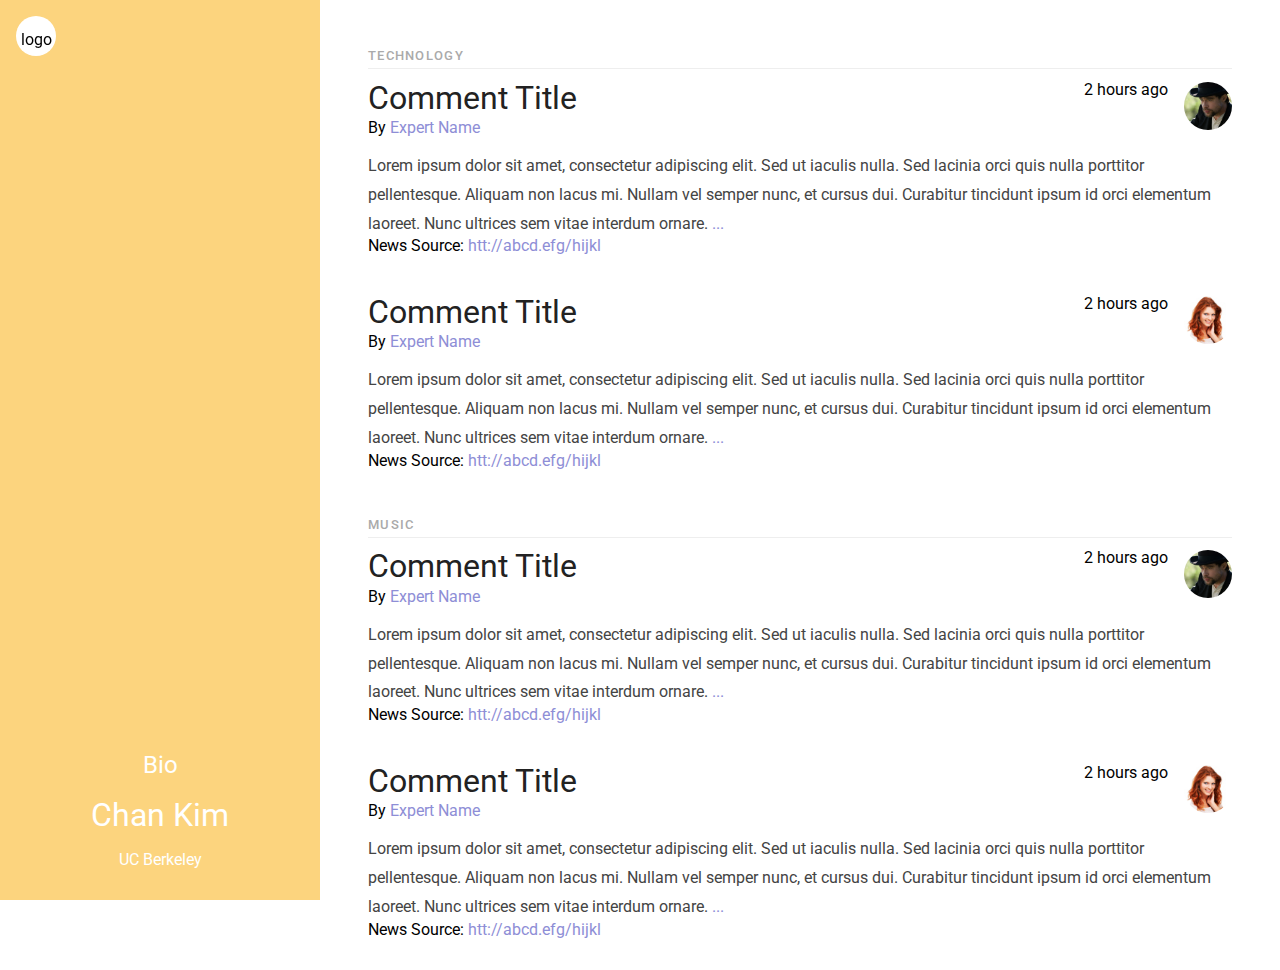
==== write.html @ 092d6c25 "first commit" ====
<!DOCTYPE html>
<html lang="en">
	<head>
		<meta charset="utf-8"/>
	    <title>Compass, it's your News</title>
	    <meta name="Description" content="Use Yelp data to find restaurants."/>
	    <meta name="viewport" content="width = device-width, initial-scale=1.0"/>
	    <link rel="stylesheet" type="text/css" href="css/style.css"/>
	    <link href='http://fonts.googleapis.com/css?family=Glegoo' rel='stylesheet' type='text/css'/>
	    <link href='http://fonts.googleapis.com/css?family=Cutive' rel='stylesheet' type='text/css'>
    	<link href='http://fonts.googleapis.com/css?family=Roboto:400,100,300,500,700,900' rel='stylesheet' type='text/css'>
<!--		<script src="//ajax.googleapis.com/ajax/libs/jquery/1.10.2/jquery.min.js"></script>
-->
		<script src="js/jquery-1.10.2.min.js"></script>
	    <script src="js/script.js"></script>
	</head>
	<body>
		<div id="menuButton"><Br>logo</div>
		<div class="container">
			<div id="sidebar" class="col1">
				<div id="user-meta">
					<h2 class="user-title">Bio</h2>
					<h1 class="user-name">Chan Kim</h1>
					<p class="user-bio">UC Berkeley</p>
				</div>
			</div>
			<div id="main">
				<div class="content">
					<!-- Technology -->
					<div class="posts">
		                <h3 class="content-subhead">Technology</h3>
		                <!-- A single comment -->
		                <section class="post">
		                    <header class="post-header">
		                        <img class="post-avatar" alt="avatar" height="48" width="48" src="img/expert_pic1.jpg">
		                        <p class="post-time">2 hours ago</p>
		                        <h2 class="post-title">Comment Title</h2>
		                        <p class="post-author">
		                            By <a href="#">Expert Name</a> 
		                        </p>
		                    </header>
		                    <div class="post-description">
		                        <p>
		                            Lorem ipsum dolor sit amet, consectetur adipiscing elit. Sed ut iaculis nulla. Sed lacinia orci quis nulla porttitor pellentesque. Aliquam non lacus mi. Nullam vel semper nunc, et cursus dui. Curabitur tincidunt ipsum id orci elementum laoreet. Nunc ultrices sem vitae interdum ornare. <span class="more">...</span>
		                        </p>
		                        <p class="collapsed">
		                            Lorem ipsum dolor sit amet, consectetur adipiscing elit. Sed ut iaculis nulla. Sed lacinia orci quis nulla porttitor pellentesque. Aliquam non lacus mi.
		                        </p>
		                    </div>
		                    <div class="post-url">
								<img class="collapsed" alt="photo" src="http://farm8.staticflickr.com/7448/8915936174_8d54ec76c6.jpg">		
								<p>
		                            News Source: <a href="#">htt://abcd.efg/hijkl</a>
		                        </p>
		                    </div>		                    
		                </section>
		                <section class="post">
		                    <header class="post-header">
		                        <img class="post-avatar" alt="avatar" height="48" width="48" src="img/expert_pic2.jpg">
		                        <p class="post-time">2 hours ago</p>
		                        <h2 class="post-title">Comment Title</h2>
		                        <p class="post-author">
		                            By <a href="#">Expert Name</a> 
		                        </p>
		                    </header>
		                    <div class="post-description">
		                        <p>
		                            Lorem ipsum dolor sit amet, consectetur adipiscing elit. Sed ut iaculis nulla. Sed lacinia orci quis nulla porttitor pellentesque. Aliquam non lacus mi. Nullam vel semper nunc, et cursus dui. Curabitur tincidunt ipsum id orci elementum laoreet. Nunc ultrices sem vitae interdum ornare. <span class="more">...</span>
		                        </p>
		                        <p class="collapsed">
		                            Lorem ipsum dolor sit amet, consectetur adipiscing elit. Sed ut iaculis nulla. Sed lacinia orci quis nulla porttitor pellentesque. Aliquam non lacus mi.
		                        </p>
		                    </div>
		                    <div class="post-url">
								<img class="collapsed" alt="photo" src="http://farm8.staticflickr.com/7448/8915936174_8d54ec76c6.jpg">		
								<p>
		                            News Source: <a href="#">htt://abcd.efg/hijkl</a>
		                        </p>
		                    </div>		                    
		                </section>		            
		            </div>
					<!-- Sports -->
					<div class="posts">
		                <h3 class="content-subhead">Music</h3>
						<!-- A single comment -->
		                <section class="post">
		                    <header class="post-header">
		                        <img class="post-avatar" alt="avatar" height="48" width="48" src="img/expert_pic1.jpg">
		                        <p class="post-time">2 hours ago</p>
		                        <h2 class="post-title">Comment Title</h2>
		                        <p class="post-author">
		                            By <a href="#">Expert Name</a> 
		                        </p>
		                    </header>
		                    <div class="post-description">
		                        <p>
		                            Lorem ipsum dolor sit amet, consectetur adipiscing elit. Sed ut iaculis nulla. Sed lacinia orci quis nulla porttitor pellentesque. Aliquam non lacus mi. Nullam vel semper nunc, et cursus dui. Curabitur tincidunt ipsum id orci elementum laoreet. Nunc ultrices sem vitae interdum ornare. <span class="more">...</span>
		                        </p>
		                        <p class="collapsed">
		                            Lorem ipsum dolor sit amet, consectetur adipiscing elit. Sed ut iaculis nulla. Sed lacinia orci quis nulla porttitor pellentesque. Aliquam non lacus mi.
		                        </p>
		                    </div>
		                    <div class="post-url">
								<img class="collapsed" alt="photo" src="http://farm8.staticflickr.com/7448/8915936174_8d54ec76c6.jpg">		
								<p>
		                            News Source: <a href="#">htt://abcd.efg/hijkl</a>
		                        </p>
		                    </div>		                    
		                </section>
				        <section class="post">
		                    <header class="post-header">
		                        <img class="post-avatar" alt="avatar" height="48" width="48" src="img/expert_pic2.jpg">
		                        <p class="post-time">2 hours ago</p>
		                        <h2 class="post-title">Comment Title</h2>
		                        <p class="post-author">
		                            By <a href="#">Expert Name</a> 
		                        </p>
		                    </header>
		                    <div class="post-description">
		                        <p>
		                            Lorem ipsum dolor sit amet, consectetur adipiscing elit. Sed ut iaculis nulla. Sed lacinia orci quis nulla porttitor pellentesque. Aliquam non lacus mi. Nullam vel semper nunc, et cursus dui. Curabitur tincidunt ipsum id orci elementum laoreet. Nunc ultrices sem vitae interdum ornare. <span class="more">...</span>
		                        </p>
		                        <p class="collapsed">
		                            Lorem ipsum dolor sit amet, consectetur adipiscing elit. Sed ut iaculis nulla. Sed lacinia orci quis nulla porttitor pellentesque. Aliquam non lacus mi.
		                        </p>
		                    </div>
		                    <div class="post-url">
								<img class="collapsed" alt="photo" src="http://farm8.staticflickr.com/7448/8915936174_8d54ec76c6.jpg">		
								<p>
		                            News Source: <a href="#">htt://abcd.efg/hijkl</a>
		                        </p>
		                    </div>		                    
		                </section>
		            </div>


		        </div>
			</div>		
		</div>
		
		<div id="leftSlider">
			<ul id="global-menu">
				<li class="categorySearch">
					<form method="get">
						<input type="text" name="" id="category-search-box" placeholder="Search Topic or Expert">
					</form>
				</li>
				<li class="categoryHeader">Chan Kim (expert)</li>
				<li id="write_new_comment" class="listedCategory">Write a comment</li>
				<li id="my_comment" class="listedCategory">My comments</li>
				<li class="listedCategory">Favorite comments</li>
				<li class="categoryHeader">More Expert</li>
				<li class="listedCategory" id="art">ART</li>
				<li class="listedCategory" id="food">FOOD</li>
				<li class="listedCategory" id="politics">POLITICS</li>
				<li class="listedCategory" id="sports">SPORTS</li>
	        </ul>
		</div>
	</body>
</html>
---- css/style.css ----
/*
9CB88C
HEX
156,184,140
RGB

FCD47E
HEX
252,212,126
RGB

FC9765
HEX
252,151,101
RGB

E66565
HEX
230,101,101
RGB

D94361
HEX
217,67,97
RGB
*/


/* http://meyerweb.com/eric/tools/css/reset/ 
   v2.0 | 20110126
   License: none (public domain)
*/

html, body, div, span, applet, object, iframe,
h1, h2, h3, h4, h5, h6, p, blockquote, pre,
a, abbr, acronym, address, big, cite, code,
del, dfn, em, img, ins, kbd, q, s, samp,
small, strike, strong, sub, sup, tt, var,
b, u, i, center,
dl, dt, dd, ol, ul, li,
fieldset, form, label, legend,
table, caption, tbody, tfoot, thead, tr, th, td,
article, aside, canvas, details, embed, 
figure, figcaption, footer, header, hgroup, 
menu, nav, output, ruby, section, summary,
time, mark, audio, video {
	margin: 0;
	padding: 0;
	border: 0;
	font-size: 100%;
	font: inherit;
	vertical-align: baseline;
}
/* HTML5 display-role reset for older browsers */
article, aside, details, figcaption, figure, 
footer, header, hgroup, menu, nav, section {
	display: block;
}
body {
	line-height: 1;
}
ol, ul {
	list-style: none;
}
blockquote, q {
	quotes: none;
}
blockquote:before, blockquote:after,
q:before, q:after {
	content: '';
	content: none;
}
table {
	border-collapse: collapse;
	border-spacing: 0;
}

body {
	background: #fff;
	font-family: 'Roboto';
	font-size: 16px;
	overflow:scroll;
}

* {
    -webkit-box-sizing: border-box;
    -moz-box-sizing: border-box;
    box-sizing: border-box;
}

a {
    text-decoration: none;
    color: rgb(142, 142, 214);
}
a:hover,
a:focus {
    text-decoration: underline;
}

/* -------------- */
/* index.html     */
/* -------------- */

#signinButton{
	background: #3498DB;
	width:100px;
	margin-left: auto;
	margin-right: auto;
	margin-top:10px;
	border-radius: 2px;
	padding: 12px;
	display: block;
	border-bottom: 3px #2980B9 solid;
	font-size: 20px;
	letter-spacing: 1px;
	cursor: pointer;
	font-weight: 300;
	color: #fff;
	text-align: center;
	-webkit-transition: all .2s ease-in-out;
	-moz-transition: all .2s ease-in-out;
	-ms-transition: all .2s ease-in-out;
	-o-transition: all .2s ease-in-out;	
}
#signinButton:hover{
	background: #2980B9;
}
input[type=text],input[type=password]{
    border: 1px #ddd solid; 
   	width: 192px;
   	height: 12px;
    padding: 11.5px;
    background: rgba(255,255,255,1);
	font-size: 12px;
	color: #ccc;
	font-weight: 100;
	-webkit-transition: all .2s ease-in-out;
	-moz-transition: all .2s ease-in-out;
	-ms-transition: all .2s ease-in-out;
	-o-transition: all .2s ease-in-out;
}
/* -------------- */
/* selection.html */
/* -------------- */
#interest-container{
	width:60%;
	margin:0 auto;
	display: block;
}
#expert-container{
	margin:0 auto;
	width:60%;
	display: none;
}
#background {
	background-size: contain;
	width:100%;
	top:0;
	left:0;
	display:none;
	opacity:0;
}
#home {
	position: relative;
	display:block;
	opacity:1;
}
#wrapper {
	width: 100%;
	display: inline-block;
	zoom:1;
	margin:0 auto;
	vertical-align: top;
}
#title-tagline {
	width: 100%;
	text-align: center;
}
#signin{
	width:100%;
	text-align: center;
}
#peopleContainer{
	height:50%;
}
#nextButtonContainer{
	width: 100%;
	clear: both;
}
#postButtonContainer{
	width: 100%;
	position: relative;
	clear: both;
	text-align: center;
} 
#backButton{
	background: #BDC3C7;
	width:150px;
	margin-left: auto;
	margin-right: auto;
	margin-top: 35px;
	border-radius: 2px;
	padding: 12px;
	display: inline-block;
	border-bottom: 3px #95A5A6 solid;
	font-size: 20px;
	letter-spacing: 1px;
	cursor: pointer;
	font-weight: 300;
	color: #fff;
	text-align: center;
	-webkit-transition: all .2s ease-in-out;
	-moz-transition: all .2s ease-in-out;
	-ms-transition: all .2s ease-in-out;
	-o-transition: all .2s ease-in-out;	
}
#backButton:hover{
	background: #95A5A6;
}

#nextButton, #postButton {
	background: #43cb53;
	width:230px;
	margin-left: auto;
	margin-right: auto;
	margin-top: 35px;
	border-radius: 2px;
	padding: 12px;
	display: block;
	border-bottom: 3px #2b9838 solid;
	font-size: 20px;
	letter-spacing: 1px;
	cursor: pointer;
	font-weight: 300;
	color: #fff;
	text-align: center;
	-webkit-transition: all .2s ease-in-out;
	-moz-transition: all .2s ease-in-out;
	-ms-transition: all .2s ease-in-out;
	-o-transition: all .2s ease-in-out;
}
#postButton{
	display: inline-block;
	width:150px;
}
#nextButton:hover, #postButton:hover { 
	background: #2b9838;
}
.interest {
	width: 120px;
	height: 150px;
	z-index: 110;
	background: rgba(0,0,0,0.2);
	margin: 7px;
	float: left;
	letter-spacing: 1px;
	position: relative;
	cursor: pointer;
	-webkit-transition: all .2s ease-in-out;
	-moz-transition: all .2s ease-in-out;
	-ms-transition: all .2s ease-in-out;
	-o-transition: all .2s ease-in-out;
}
.interest:hover { 
	-webkit-transform: scale(1.11); 
	-moz-transform: scale(1.11); 
	-ms-transform: scale(1.11);
	-o-transform: scale(1.11);
}
.interest img {
	width: 120px;
	height:120px;
}
.expert {
	width: 120px;
	height: 150px;
	z-index: 110;
/*	background: rgba(0,0,0,0.2);
*/	margin: 7px;
	float: left;
	letter-spacing: 1px;
	position: relative;
	cursor: pointer;
	-webkit-transition: all .2s ease-in-out;
	-moz-transition: all .2s ease-in-out;
	-ms-transition: all .2s ease-in-out;
	-o-transition: all .2s ease-in-out;
}
.expert:hover { 
	-webkit-transform: scale(1.11); 
	-moz-transform: scale(1.11); 
	-ms-transform: scale(1.11);
	-o-transform: scale(1.11);
}
.expert img {
  width: 120px;
  height: 120px;
  border-radius: 60px;
  -webkit-border-radius: 60px;
  -moz-border-radius: 60px;
  z-index: 3;
}
.expert-bio{
overflow-wrap:break-word;
width:120px;
height:120px;
text-align: center;
position: absolute;
top:0;
left:0;
background-color: rgba(0,0,0,0); 
color:rgba(255,255,255,0); 
z-index: 100; 
-webkit-transition: all 300ms ease-out; 
-moz-transition: all 300ms ease-out; 
-o-transition: all 300ms ease-out; 
-ms-transition: all 300ms ease-out; 
transition: all 300ms ease-out; 
}
.expert-bio:hover {
background-color: rgba(0,0,0,0.5);
color:rgba(255,255,255,1);	
}
.addCategory {
	width: 30px;
	height: 30px;
	background: rgba(0,0,0,0.75);
	-webkit-border-radius: 50%;
	-moz-border-radius: 50%;
	-ms-border-radius: 50%;
	-o-border-radius: 50%;
	border-radius: 50%;
	border:2px rgba(255,255,255,0.65) solid;
	z-index: 110;
	padding: 5px;
	position: absolute;
	top: 1px;
	right: 1px;
	text-align: center;
	font-size: 25px;
	color: #ddd;
	opacity: 0;
	display: none;
	line-height: 67.5%;
}
.addedCategory {
	width: 30px;
	height: 30px;
	background: #00B800;
	-webkit-border-radius: 50%;
	-moz-border-radius: 50%;
	-ms-border-radius: 50%;
	-o-border-radius: 50%;
	border-radius: 50%;
	border:2px rgba(255,255,255,1.0) solid;
	z-index: 110;
	padding: 5px;
	position: absolute;
	top: 1px;
	right: 1px;
	text-align: center;
	font-size: 20px;
	color: #fff;
	opacity: 0;
	display: none;
	line-height: 90%;
}
.expert-comment{
	width: 80%;
	height: 150px;
	z-index: 110;
	background: rgba(255,255,255,0.5);
	margin: 7px auto;
	letter-spacing: 1px;
	position: relative;
	-webkit-transition: all .2s ease-in-out;
	-moz-transition: all .2s ease-in-out;
	-ms-transition: all .2s ease-in-out;
	-o-transition: all .2s ease-in-out;	
}
#leftSlider {
	width:25%;
	display:block;
	position:fixed;
	top:0;
	bottom:0;
	left:-25%;
	opacity:0;
	background: rgba(89,79,79,1);
	z-index: 125;
}
#leftSlider input{
	border: 1px #fff solid;
	width: 80%;
	height: 16px;
	padding: 11.5px;
	background: rgba(255,255,255,0.8);
	font-size: 12px;
	color: #fff;
	font-weight: 100;
	text-align: center;
	-webkit-transition: all .2s ease-in-out;
	-moz-transition: all .2s ease-in-out;
	-ms-transition: all .2s ease-in-out;
	-o-transition: all .2s ease-in-out;
}
#menuButton {
	width:40px;
	height:40px;
	border-radius: 20px;
	background: #fff;
	background-size: 100% 100%;
	color:#000;
	position: fixed;
	top:0;
	left:0;
	margin:1em;
	text-align: center;

	-webkit-transition: all .2s ease-in-out;
	-moz-transition: all .2s ease-in-out;
	-ms-transition: all .2s ease-in-out;
	-o-transition: all .2s ease-in-out;
	z-index: 150;
}

#menuButton:hover {
	opacity:1;
	cursor: pointer;
}

#global-menu{
	width:100%;
	position: relative;
	margin-left:auto;
	margin-right:auto;
}
#category-search-box{
	border: 1px #ddd solid; 
   	width: 80%;
   	height: 16px;
    padding: 11.5px;
    background: rgba(255,255,255,1);
    float: left;
	font-size: 12px;
	color: #ccc;
	font-weight: 100;
	-webkit-transition: all .2s ease-in-out;
	-moz-transition: all .2s ease-in-out;
	-ms-transition: all .2s ease-in-out;
	-o-transition: all .2s ease-in-out;
}
.listedCategory {
    height:14px;
   	width: 100%;
    color:#fff;
    padding:20px 20px 20px 64px;
    border-bottom: 1px solid #C3BCBC;
}
.categoryName {
	margin-left: 10px;
	margin-top: 1px;
    float:left;
}
.categorySearch {
    height:38px;
    padding-left: 15%;
    margin-top:2em;
    width:100%;
    color:#eee;
    border-bottom: 1px solid #C3BCBC;

}
.categoryHeader{
	height:40px;
   	width: 100%;
    color:#fff;
    background: #ECD078;
    padding:10px 20px 10px 40px;
    border-bottom: 1px solid #f4f4f4;
    letter-spacing: 1px;
}
.listedCategory:hover {
	color:#222;
	background: #ECD078;
}

#sidebar{
	position: fixed;
	top:0;
	bottom:0;
	width:25%;
	margin-left:-25%;
	background: #FCD47E;
	color:#fff;
}
.col1{
	display:inline-block;
	zoom:1;
	vertical-align: top;
}


/* -------------- */
/* Timeline 	  */
/* -------------- */
.container {
    padding-left: 25%; /* "left col (nav + list)" width */
    position: relative;
}

.sidebar {
    position: fixed;
    top: 0;
    bottom: 0;
    width: 25%;
    margin-left: -25%;
    background: rgb(24, 33, 61);
    color: #fff;
}
#user-meta{
	position: absolute;
	bottom: 0;
	text-align: center;
	width: 100%;
	padding-bottom: 2em;
}

.content-subhead {
    text-transform: uppercase;
    color: #aaa;
    border-bottom: 1px solid #eee;
    padding: 0.4em 0;
    font-size: 80%;
    font-weight: 500;
    letter-spacing: 0.1em;
}

.content {
    padding: 2em 3em 0;
}

.post {
    padding-bottom: 2em;
}
.post-title {
    font-size: 2em;
    color: #222;
    margin-bottom: 0.2em;
}
.post-time{
	float:right;
}
.post-avatar {
    border-radius: 50px;
    float: right;
    margin-left: 1em;
}
.post-description {
    color: #444;
    line-height: 1.8em;
    margin-top:1em;
}

.post-category {
    margin: 0 0.1em;
    padding: 0.3em 1em;
    color: #fff;
    background: #999;
    font-size: 80%;
}

.post-url img{
	width:30%;
}
.post .collapsed{
	display: none;
}
.post .more{
    color: rgb(142, 142, 214);
}
h1{font-size:2em;margin:.67em 0}
h2{font-size:1.5em;margin:.3em 0 .83em 0}
h3{font-size:1.17em;margin:1em 0}
h4{font-size:1em; 0}
h5{font-size:.83em;margin:1.67em 0}
h6{font-size:.67em;margin:2.33em 0}


/* -------------- */
/* write.html     */
/* -------------- */
#write_new_comment, #my_comment{
	cursor: pointer;
}


input[type=textarea]{

    border-bottom: 1px #ddd solid; 
   	width: 80%;
   	height: 500px;
    padding: 11.5px;
    background: rgba(255,255,255,1);
    float: left;
    text-align: left;
    
	font-size: 12px;
	color: #ccc;
	font-weight: 100;
	-webkit-transition: all .2s ease-in-out;
	-moz-transition: all .2s ease-in-out;
	-ms-transition: all .2s ease-in-out;
	-o-transition: all .2s ease-in-out;	
}
input[type=text]:hover,input[type=password]:hover {
	border: 1px #7fc8e7 solid;
}









@media (max-width: 767px) {
    .sidebar {
        width: 100%;
        position: relative;
        margin: 0;
    }

    .header {
        text-align: center;
        top: auto;
        margin: 3em auto;
        position: static;
    }

    .container {
        padding: 0;
    }
}

@media (max-width: 480px) {
    .content {
        padding: 2em 1em 0;
    }
}
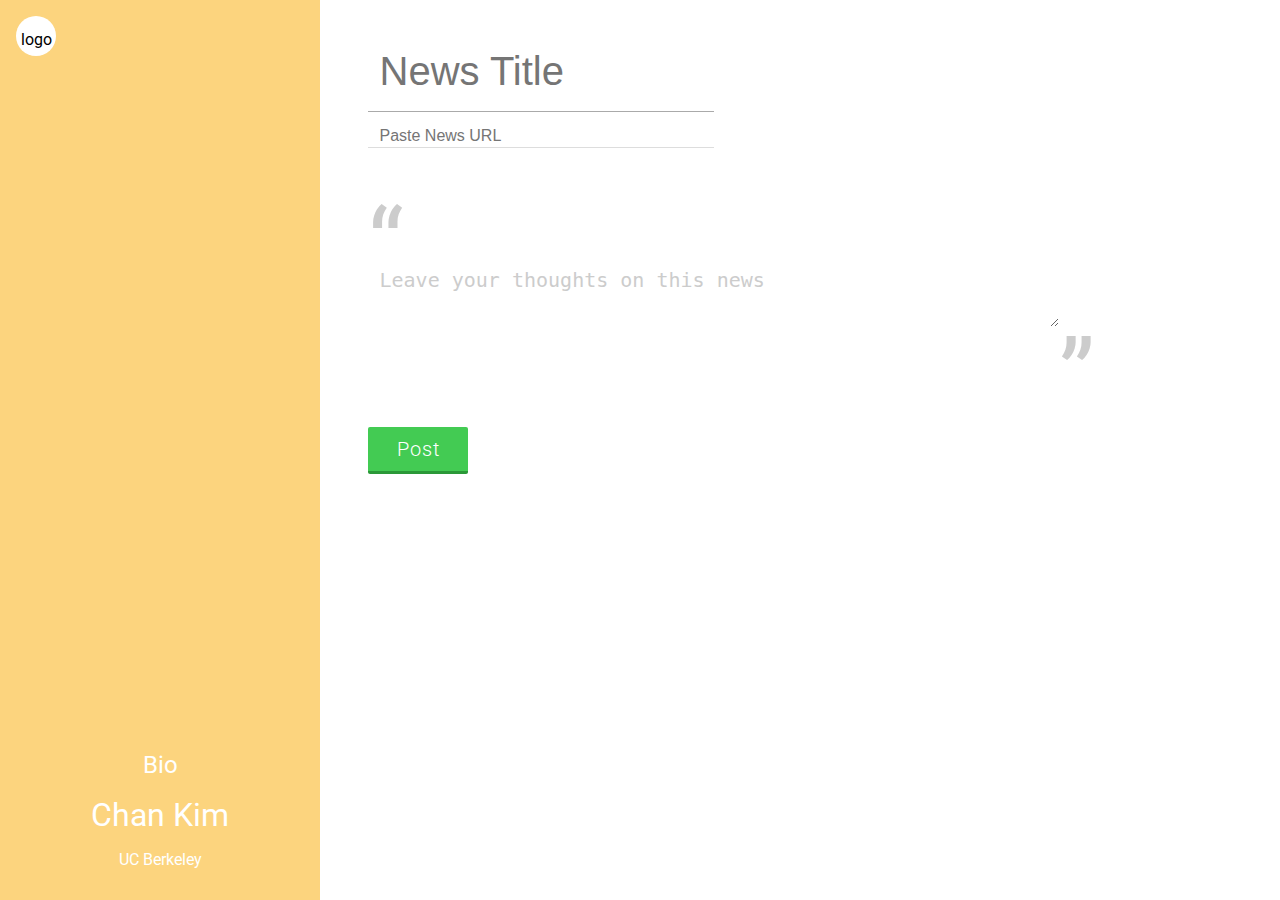
==== commit ec5f4fd0: "add archive and write.html" ====
--- a/write.html
+++ b/write.html
@@ -12,6 +12,7 @@
 <!--		<script src="//ajax.googleapis.com/ajax/libs/jquery/1.10.2/jquery.min.js"></script>
 -->
 		<script src="js/jquery-1.10.2.min.js"></script>
+		<script src="js/jquery.autosize.min.js"></script>
 	    <script src="js/script.js"></script>
 	</head>
 	<body>
@@ -26,114 +27,11 @@
 			</div>
 			<div id="main">
 				<div class="content">
-					<!-- Technology -->
-					<div class="posts">
-		                <h3 class="content-subhead">Technology</h3>
-		                <!-- A single comment -->
-		                <section class="post">
-		                    <header class="post-header">
-		                        <img class="post-avatar" alt="avatar" height="48" width="48" src="img/expert_pic1.jpg">
-		                        <p class="post-time">2 hours ago</p>
-		                        <h2 class="post-title">Comment Title</h2>
-		                        <p class="post-author">
-		                            By <a href="#">Expert Name</a> 
-		                        </p>
-		                    </header>
-		                    <div class="post-description">
-		                        <p>
-		                            Lorem ipsum dolor sit amet, consectetur adipiscing elit. Sed ut iaculis nulla. Sed lacinia orci quis nulla porttitor pellentesque. Aliquam non lacus mi. Nullam vel semper nunc, et cursus dui. Curabitur tincidunt ipsum id orci elementum laoreet. Nunc ultrices sem vitae interdum ornare. <span class="more">...</span>
-		                        </p>
-		                        <p class="collapsed">
-		                            Lorem ipsum dolor sit amet, consectetur adipiscing elit. Sed ut iaculis nulla. Sed lacinia orci quis nulla porttitor pellentesque. Aliquam non lacus mi.
-		                        </p>
-		                    </div>
-		                    <div class="post-url">
-								<img class="collapsed" alt="photo" src="http://farm8.staticflickr.com/7448/8915936174_8d54ec76c6.jpg">		
-								<p>
-		                            News Source: <a href="#">htt://abcd.efg/hijkl</a>
-		                        </p>
-		                    </div>		                    
-		                </section>
-		                <section class="post">
-		                    <header class="post-header">
-		                        <img class="post-avatar" alt="avatar" height="48" width="48" src="img/expert_pic2.jpg">
-		                        <p class="post-time">2 hours ago</p>
-		                        <h2 class="post-title">Comment Title</h2>
-		                        <p class="post-author">
-		                            By <a href="#">Expert Name</a> 
-		                        </p>
-		                    </header>
-		                    <div class="post-description">
-		                        <p>
-		                            Lorem ipsum dolor sit amet, consectetur adipiscing elit. Sed ut iaculis nulla. Sed lacinia orci quis nulla porttitor pellentesque. Aliquam non lacus mi. Nullam vel semper nunc, et cursus dui. Curabitur tincidunt ipsum id orci elementum laoreet. Nunc ultrices sem vitae interdum ornare. <span class="more">...</span>
-		                        </p>
-		                        <p class="collapsed">
-		                            Lorem ipsum dolor sit amet, consectetur adipiscing elit. Sed ut iaculis nulla. Sed lacinia orci quis nulla porttitor pellentesque. Aliquam non lacus mi.
-		                        </p>
-		                    </div>
-		                    <div class="post-url">
-								<img class="collapsed" alt="photo" src="http://farm8.staticflickr.com/7448/8915936174_8d54ec76c6.jpg">		
-								<p>
-		                            News Source: <a href="#">htt://abcd.efg/hijkl</a>
-		                        </p>
-		                    </div>		                    
-		                </section>		            
-		            </div>
-					<!-- Sports -->
-					<div class="posts">
-		                <h3 class="content-subhead">Music</h3>
-						<!-- A single comment -->
-		                <section class="post">
-		                    <header class="post-header">
-		                        <img class="post-avatar" alt="avatar" height="48" width="48" src="img/expert_pic1.jpg">
-		                        <p class="post-time">2 hours ago</p>
-		                        <h2 class="post-title">Comment Title</h2>
-		                        <p class="post-author">
-		                            By <a href="#">Expert Name</a> 
-		                        </p>
-		                    </header>
-		                    <div class="post-description">
-		                        <p>
-		                            Lorem ipsum dolor sit amet, consectetur adipiscing elit. Sed ut iaculis nulla. Sed lacinia orci quis nulla porttitor pellentesque. Aliquam non lacus mi. Nullam vel semper nunc, et cursus dui. Curabitur tincidunt ipsum id orci elementum laoreet. Nunc ultrices sem vitae interdum ornare. <span class="more">...</span>
-		                        </p>
-		                        <p class="collapsed">
-		                            Lorem ipsum dolor sit amet, consectetur adipiscing elit. Sed ut iaculis nulla. Sed lacinia orci quis nulla porttitor pellentesque. Aliquam non lacus mi.
-		                        </p>
-		                    </div>
-		                    <div class="post-url">
-								<img class="collapsed" alt="photo" src="http://farm8.staticflickr.com/7448/8915936174_8d54ec76c6.jpg">		
-								<p>
-		                            News Source: <a href="#">htt://abcd.efg/hijkl</a>
-		                        </p>
-		                    </div>		                    
-		                </section>
-				        <section class="post">
-		                    <header class="post-header">
-		                        <img class="post-avatar" alt="avatar" height="48" width="48" src="img/expert_pic2.jpg">
-		                        <p class="post-time">2 hours ago</p>
-		                        <h2 class="post-title">Comment Title</h2>
-		                        <p class="post-author">
-		                            By <a href="#">Expert Name</a> 
-		                        </p>
-		                    </header>
-		                    <div class="post-description">
-		                        <p>
-		                            Lorem ipsum dolor sit amet, consectetur adipiscing elit. Sed ut iaculis nulla. Sed lacinia orci quis nulla porttitor pellentesque. Aliquam non lacus mi. Nullam vel semper nunc, et cursus dui. Curabitur tincidunt ipsum id orci elementum laoreet. Nunc ultrices sem vitae interdum ornare. <span class="more">...</span>
-		                        </p>
-		                        <p class="collapsed">
-		                            Lorem ipsum dolor sit amet, consectetur adipiscing elit. Sed ut iaculis nulla. Sed lacinia orci quis nulla porttitor pellentesque. Aliquam non lacus mi.
-		                        </p>
-		                    </div>
-		                    <div class="post-url">
-								<img class="collapsed" alt="photo" src="http://farm8.staticflickr.com/7448/8915936174_8d54ec76c6.jpg">		
-								<p>
-		                            News Source: <a href="#">htt://abcd.efg/hijkl</a>
-		                        </p>
-		                    </div>		                    
-		                </section>
-		            </div>
-
-
+					<input type="text" name="name" id="input-title" placeholder="News Title" /><BR>
+					<input type="text" name="name" id="input-url" placeholder="Paste News URL" />
+					<div id="output-url"></div>
+					<p class="quote left-quote">&ldquo;</p><textarea name="name" id="input-comment">Leave your thoughts on this news</textarea><p class="quote right-quote">&rdquo;</p>
+					<span id="writeButton">Post</span>
 		        </div>
 			</div>		
 		</div>
@@ -156,5 +54,9 @@
 				<li class="listedCategory" id="sports">SPORTS</li>
 	        </ul>
 		</div>
+	    <script>
+			$('textarea').autosize(); 
+	    </script>
+
 	</body>
 </html>--- a/css/style.css
+++ b/css/style.css
@@ -139,6 +139,10 @@
 	-ms-transition: all .2s ease-in-out;
 	-o-transition: all .2s ease-in-out;
 }
+input[type=text]:hover,input[type=password]:hover {
+	border: 1px #7fc8e7 solid;
+}
+
 /* -------------- */
 /* selection.html */
 /* -------------- */
@@ -534,6 +538,7 @@
     font-size: 80%;
     font-weight: 500;
     letter-spacing: 0.1em;
+    clear:both;
 }
 
 .content {
@@ -593,29 +598,141 @@
 #write_new_comment, #my_comment{
 	cursor: pointer;
 }
-
-
-input[type=textarea]{
-
-    border-bottom: 1px #ddd solid; 
+#input-title{
+	width:40%;
+	font-size:40px;
+	border:none;
+	border-bottom: 1px #aaa solid;
+	height:80px;
+	line-height:40px;
+	margin-bottom:.3em;
+	color:#ccc;	
+}
+#input-url{
+	width:40%;
+	overflow-x:scroll;
+	border:none;
+	border-bottom:1px #ddd solid;
+	font-size:16px;
+	height:20px;
+	line-height:20px;
+	margin-bottom:3em;
+	color:#ddd;
+}
+textarea{
+    border: 0;
+     /*1px #ddd solid; */
+    margin-top:-40px;
    	width: 80%;
-   	height: 500px;
+   	max-height:450px;
+   	overflow-y:scroll;
     padding: 11.5px;
     background: rgba(255,255,255,1);
-    float: left;
     text-align: left;
-    
-	font-size: 12px;
+    vertical-align: top;
+	font-size: 20px;
 	color: #ccc;
 	font-weight: 100;
+	transition: height 0.2s;
 	-webkit-transition: all .2s ease-in-out;
 	-moz-transition: all .2s ease-in-out;
 	-ms-transition: all .2s ease-in-out;
 	-o-transition: all .2s ease-in-out;	
 }
-input[type=text]:hover,input[type=password]:hover {
-	border: 1px #7fc8e7 solid;
-}
+.quote{
+	font-size:100px;
+	color: #ccc;
+}
+.right-quote{
+	text-align: left;
+	padding-left:80%;
+}
+#writeButton{
+	background: #43cb53;
+	width:100px;
+	margin-top: 0px;
+	border-radius: 2px;
+	padding: 12px;
+	display: block;
+	border-bottom: 3px #2b9838 solid;
+	font-size: 20px;
+	letter-spacing: 1px;
+	cursor: pointer;
+	font-weight: 300;
+	color: #fff;
+	text-align: center;
+	-webkit-transition: all .2s ease-in-out;
+	-moz-transition: all .2s ease-in-out;
+	-ms-transition: all .2s ease-in-out;
+	-o-transition: all .2s ease-in-out;
+}
+#writeButton:hover{
+	background: #2b9838;
+}
+
+
+/* -------------- */
+/* archive.html   */
+/* -------------- */
+.my-post{
+    padding: 2em;
+    width:30%;
+    margin:1em;
+    border:1px #ccc solid;
+    float:left;
+
+}
+.my-post-title {
+    font-size: 2em;
+    color: #222;
+    margin-bottom: 0.2em;
+}
+.my-post-time{
+
+}
+.my-post-avatar {
+    border-radius: 50px;
+    float: right;
+    margin-left: 1em;
+}
+.my-post-description {
+    color: #444;
+    line-height: 1.8em;
+    margin-top:1em;
+}
+
+.my-post-category {
+    margin: 0 0.1em;
+    padding: 0.3em 1em;
+    color: #fff;
+    background: #999;
+    font-size: 80%;
+}
+
+.my-post-url img{
+	width:30%;
+}
+.my-post .collapsed{
+	display: none;
+}
+.my-post .more{
+    color: rgb(142, 142, 214);
+}
+.my-right-quote{
+	text-align: left;
+	padding-left:80%;
+	z-index: -10;
+}
+.my-left-quote{
+	margin-top:15px;
+	margin-right:10px;
+	float:left;
+}
+.my-post-comment{
+	z-index:10;
+	margin-top:30px;
+}
+
 
 
 
